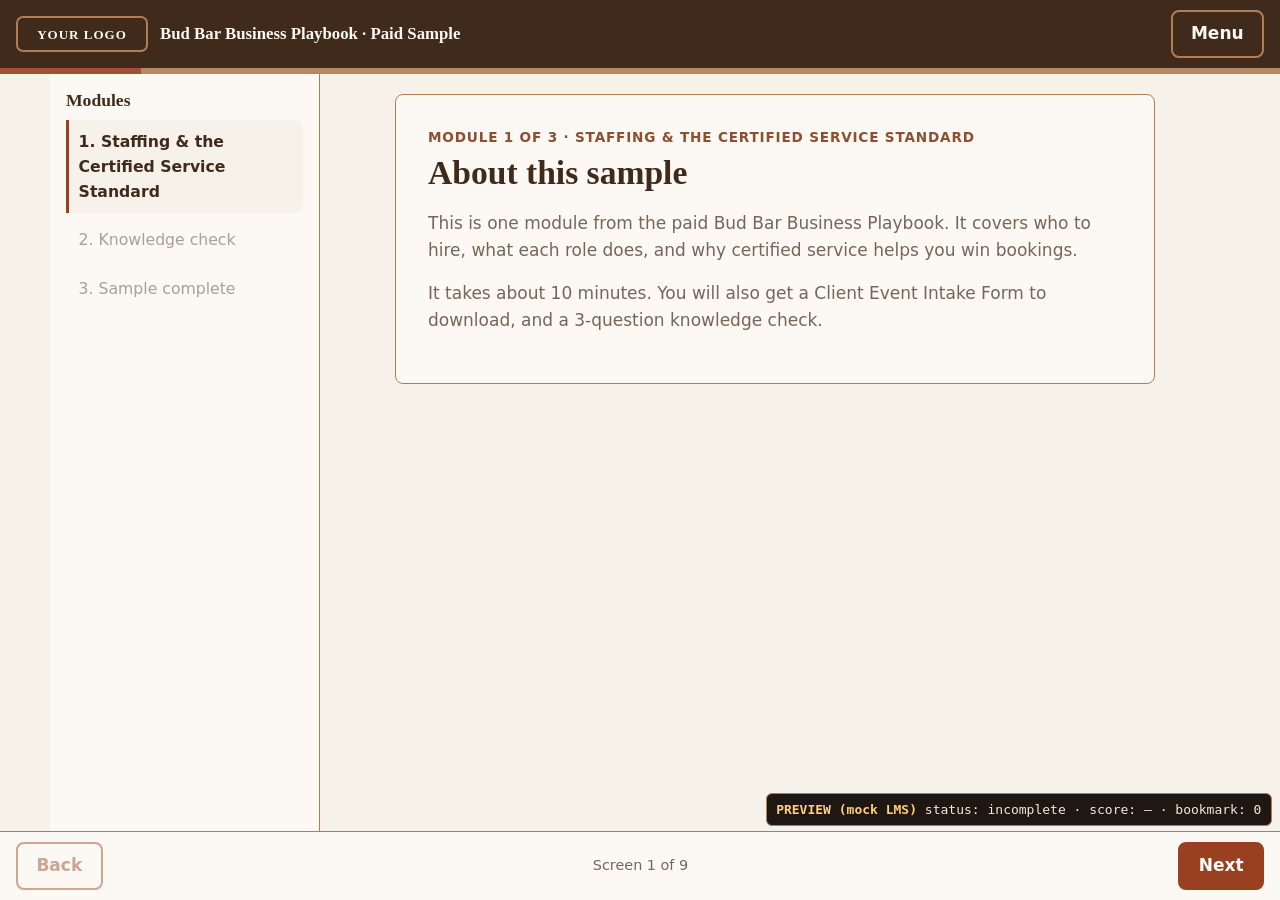
==== bud-bar-playbook/bud-bar-paid-sample/index.html @ 3ae1d4de "Add Bud Bar Business Playbook SCORM 1.2 test course Two SCORM 1.2 packages (free course + paid sampl" ====
<!doctype html>
<html lang="en">
<head>
<meta charset="utf-8">
<meta name="viewport" content="width=device-width, initial-scale=1">
<title>Bud Bar Business Playbook: Staffing &amp; the Certified Service Standard (Sample)</title>
<link rel="stylesheet" href="brand/brand.css">
<link rel="stylesheet" href="engine/player.css">
</head>
<body>
<a class="skip-link" href="#screen">Skip to course content</a>
<header class="topbar">
  <div class="brand">
    <img class="logo" src="brand/logo.svg" alt="">
    <span class="course-title">Bud Bar Business Playbook · Paid Sample</span>
  </div>
  <button type="button" id="menu-btn" class="btn btn-on-dark" aria-expanded="false" aria-controls="menu">Menu</button>
</header>
<div class="progress" id="progress" role="progressbar" aria-label="Course progress" aria-valuemin="1" aria-valuemax="1" aria-valuenow="1">
  <div class="progress-bar" id="progress-bar"></div>
</div>
<div class="layout">
  <nav id="menu" class="menu" aria-label="Course modules" hidden>
    <h2 class="menu-h">Modules</h2>
    <ol id="menu-list"></ol>
  </nav>
  <main id="main">
    <div id="banner" class="banner" role="status" hidden></div>
    <article id="screen" class="screen" tabindex="-1" aria-labelledby="screen-title"></article>
  </main>
</div>
<footer class="navbar">
  <button type="button" id="prev" class="btn btn-secondary">Back</button>
  <span class="nav-mid"><span id="counter"></span><span id="next-hint" class="next-hint"></span></span>
  <button type="button" id="next" class="btn btn-primary" aria-describedby="next-hint">Next</button>
</footer>
<noscript><p class="noscript">This course needs JavaScript turned on.</p></noscript>
<script src="course-data.js"></script>
<script src="engine/scorm-api.js"></script>
<script src="engine/debug-panel.js"></script>
<script src="engine/player.js"></script>
</body>
</html>
---- bud-bar-playbook/bud-bar-paid-sample/brand/brand.css ----
/* =====================================================================
   BRAND FILE — the only file you need to edit to change colors, fonts,
   or the logo. After editing, run `python build.py` to rebuild the zips.
   ===================================================================== */

/* ---- Bundled fonts (no external CDN). Files live in brand/fonts/ ---- */
@font-face {
  font-family: "Playfair Display";
  src: url("fonts/playfair-display-latin-600-normal.woff2") format("woff2");
  font-weight: 600; font-style: normal; font-display: swap;
}
@font-face {
  font-family: "Playfair Display";
  src: url("fonts/playfair-display-latin-700-normal.woff2") format("woff2");
  font-weight: 700; font-style: normal; font-display: swap;
}
@font-face {
  font-family: "Source Sans 3";
  src: url("fonts/source-sans-3-latin-400-normal.woff2") format("woff2");
  font-weight: 400; font-style: normal; font-display: swap;
}
@font-face {
  font-family: "Source Sans 3";
  src: url("fonts/source-sans-3-latin-600-normal.woff2") format("woff2");
  font-weight: 600; font-style: normal; font-display: swap;
}
@font-face {
  font-family: "Source Sans 3";
  src: url("fonts/source-sans-3-latin-700-normal.woff2") format("woff2");
  font-weight: 700; font-style: normal; font-display: swap;
}

:root {
  /* ---- CashoM palette ---- */
  --bg: #F7F2E9;              /* page background */
  --surface: #FCF8F3;         /* cards, panels */
  --text-heading: #402A1C;    /* headlines, top bar */
  --text-body: #776658;       /* body copy (4.9:1 on --bg, passes WCAG AA) */
  --accent: #98401F;          /* buttons, links, progress (white text 6.8:1) */
  --brand-copper: #8E4E2F;    /* hover states, secondary accents */
  --border-rosegold: #B07E56; /* borders, dividers, input outlines */

  /* ---- Supporting colors (derived; change if you like) ---- */
  --on-accent: #FFFFFF;       /* text on --accent buttons */
  --on-heading: #FCF8F3;      /* text on the dark top bar */
  --focus: #98401F;           /* keyboard focus ring */
  --success: #2F6B3F;         /* correct answers */
  --error: #9B2C2C;           /* incorrect answers */
  --verify-bg: #FFE9A8;       /* [PHILIP TO VERIFY] highlight */
  --verify-text: #4A3300;

  /* ---- Fonts ---- */
  --font-display: "Playfair Display", Georgia, "Times New Roman", serif;
  --font-body: "Source Sans 3", "Segoe UI", system-ui, -apple-system, Arial, sans-serif;

  /* ---- Shape ---- */
  --radius: 8px;
}

/* ---- Logo ----
   Replace brand/logo.svg with your own logo (keep the file name logo.svg,
   or use logo.png and update "logo_file" in each course.json under content).
   The logo sits on the dark --text-heading top bar, so use a light version. */
---- bud-bar-playbook/bud-bar-paid-sample/engine/player.css ----
/* Course player layout. Colors and fonts come from brand/brand.css. */
*, *::before, *::after { box-sizing: border-box; }
html { -webkit-text-size-adjust: 100%; }
body {
  margin: 0; min-height: 100vh; display: flex; flex-direction: column;
  background: var(--bg); color: var(--text-body);
  font-family: var(--font-body); font-size: 1.0625rem; line-height: 1.6;
}
h1, h2, h3 { font-family: var(--font-display); color: var(--text-heading); line-height: 1.25; }
h1 { font-size: clamp(1.6rem, 4vw, 2.1rem); margin: .2rem 0 1rem; font-weight: 700; }
h2 { font-size: 1.3rem; margin: 1.5rem 0 .5rem; font-weight: 600; }
p, ul, ol { margin: 0 0 1rem; }
li { margin-bottom: .35rem; }
strong { color: var(--text-heading); }
a { color: var(--accent); text-underline-offset: 2px; }
a:hover { color: var(--brand-copper); }
:focus-visible { outline: 3px solid var(--focus); outline-offset: 2px; box-shadow: 0 0 0 5px var(--surface); }
h1:focus { outline: none; }
h1:focus-visible { outline: 3px solid var(--focus); }

.skip-link { position: absolute; left: -9999px; top: .5rem; z-index: 100; background: var(--surface); color: var(--text-heading); padding: .5rem 1rem; }
.skip-link:focus { left: .5rem; }

/* Top bar */
.topbar { background: var(--text-heading); color: var(--on-heading); display: flex; align-items: center; justify-content: space-between; gap: 1rem; padding: .6rem 1rem; }
.brand { display: flex; align-items: center; gap: .75rem; min-width: 0; }
.logo { height: 36px; width: auto; flex: none; }
.course-title { font-family: var(--font-display); font-weight: 600; font-size: 1.05rem; white-space: nowrap; overflow: hidden; text-overflow: ellipsis; }
.progress { height: 6px; background: var(--border-rosegold); opacity: .9; }
.progress-bar { height: 100%; width: 0; background: var(--accent); transition: width .25s; }

/* Layout */
.layout { flex: 1; display: flex; width: 100%; max-width: 1180px; margin: 0 auto; }
.menu { width: 270px; flex: none; padding: 1rem; background: var(--surface); border-right: 1px solid var(--border-rosegold); }
.menu[hidden] { display: none; }
.menu-h { margin-top: 0; font-size: 1.1rem; }
.menu ol { list-style: none; margin: 0; padding: 0; }
.menu-item { display: block; width: 100%; text-align: left; font: inherit; font-size: .98rem; color: var(--text-heading); background: none; border: 0; border-left: 3px solid transparent; padding: .55rem .6rem; cursor: pointer; border-radius: 0 var(--radius) var(--radius) 0; }
.menu-item:hover:not(:disabled) { background: var(--bg); }
.menu-item[aria-current] { border-left-color: var(--accent); font-weight: 700; background: var(--bg); }
.menu-item:disabled { color: var(--text-body); opacity: .6; cursor: not-allowed; }
main { flex: 1; min-width: 0; padding: 1.25rem 1rem 7rem; }
.screen { overflow-wrap: anywhere; max-width: 760px; margin: 0 auto; background: var(--surface); border: 1px solid var(--border-rosegold); border-radius: var(--radius); padding: clamp(1.1rem, 4vw, 2rem); }
.screen:focus { outline: none; }
.eyebrow { font-size: .85rem; text-transform: uppercase; letter-spacing: .06em; color: var(--brand-copper); font-weight: 600; margin: 0; }
.banner { max-width: 760px; margin: 0 auto 1rem; background: var(--surface); border: 1px solid var(--accent); border-radius: var(--radius); padding: .75rem 1rem; display: flex; flex-wrap: wrap; gap: .75rem; align-items: center; justify-content: space-between; }
.banner p { margin: 0; color: var(--text-heading); }
.banner[hidden] { display: none; }
.version { margin-top: 2rem; padding-top: 1rem; border-top: 1px solid var(--border-rosegold); font-size: .85rem; }

@media (max-width: 480px) { .logo { height: 28px; } .topbar { gap: .6rem; padding: .5rem .75rem; } .course-title { font-size: .95rem; } }
@media (max-width: 899px) {
  .menu { position: fixed; z-index: 60; top: 0; left: 0; bottom: 0; width: min(85vw, 320px); overflow-y: auto; box-shadow: 4px 0 24px rgba(64, 42, 28, .25); }
  body.menu-open::after { content: ""; position: fixed; inset: 0; background: rgba(64, 42, 28, .35); z-index: 50; }
}

/* Bottom navigation */
.navbar { position: sticky; bottom: 0; z-index: 40; display: flex; align-items: center; justify-content: space-between; gap: .5rem; padding: .6rem 1rem; background: var(--surface); border-top: 1px solid var(--border-rosegold); }
.nav-mid { display: flex; flex-direction: column; align-items: center; text-align: center; font-size: .9rem; }
.next-hint { font-size: .8rem; color: var(--brand-copper); }
.next-hint:empty { display: none; }

/* Buttons */
.btn { font: inherit; font-weight: 600; min-height: 44px; padding: .55rem 1.15rem; border-radius: var(--radius); border: 2px solid var(--accent); cursor: pointer; text-decoration: none; display: inline-flex; align-items: center; justify-content: center; }
.btn-primary { background: var(--accent); color: var(--on-accent); }
.btn-primary:hover:not(:disabled) { background: var(--brand-copper); border-color: var(--brand-copper); color: var(--on-accent); }
.btn-secondary { background: transparent; color: var(--accent); }
.btn-secondary:hover:not(:disabled) { background: var(--bg); }
.btn-on-dark { background: transparent; color: var(--on-heading); border-color: var(--border-rosegold); }
.btn-on-dark:focus-visible { outline-color: var(--on-heading); box-shadow: none; }
.btn:disabled { opacity: .45; cursor: not-allowed; }
.btn[hidden] { display: none; }
.btn-small { min-height: 40px; padding: .4rem .9rem; font-size: .95rem; }

/* Content pieces */
mark.verify { background: var(--verify-bg); color: var(--verify-text); font-weight: 700; font-size: .85em; padding: 0 .25em; border-radius: 3px; -webkit-box-decoration-break: clone; box-decoration-break: clone; }
.callout { border-left: 4px solid var(--accent); background: var(--bg); padding: .8rem 1rem; margin: 1rem 0; border-radius: 0 var(--radius) var(--radius) 0; }
.callout p:last-child { margin-bottom: 0; }
.table-wrap { overflow-x: auto; margin: 0 0 1rem; -webkit-overflow-scrolling: touch; }
table { border-collapse: collapse; width: 100%; font-size: .97rem; }
th, td { border: 1px solid var(--border-rosegold); padding: .5rem .65rem; text-align: left; vertical-align: top; }
thead th { background: var(--bg); color: var(--text-heading); }
tbody th { color: var(--text-heading); font-weight: 600; }
.download { margin: .5rem 0 1rem; }
.sr-only { position: absolute; width: 1px; height: 1px; overflow: hidden; clip: rect(0 0 0 0); white-space: nowrap; }

/* Quiz */
.quiz fieldset.q { border: 1px solid var(--border-rosegold); border-radius: var(--radius); padding: .9rem 1rem 1rem; margin: 0 0 1rem; }
.quiz legend { font-weight: 600; color: var(--text-heading); padding: 0 .3rem; }
.qnum { display: block; font-size: .8rem; text-transform: uppercase; letter-spacing: .05em; color: var(--brand-copper); }
.opt { display: flex; gap: .65rem; align-items: flex-start; padding: .5rem .55rem; border-radius: var(--radius); cursor: pointer; }
.opt:hover { background: var(--bg); }
.opt input { margin-top: .3rem; width: 1.15rem; height: 1.15rem; accent-color: var(--accent); flex: none; }
.q.is-correct { border-color: var(--success); border-width: 2px; }
.q.is-wrong { border-color: var(--error); border-width: 2px; }
.feedback { margin: .6rem 0 0; }
.is-correct .feedback strong { color: var(--success); }
.is-wrong .feedback strong { color: var(--error); }
.quiz-actions { display: flex; gap: .75rem; flex-wrap: wrap; }
.quiz-result { margin-top: 1rem; font-weight: 600; }
.quiz-result:empty { display: none; }
.quiz-result.good { color: var(--success); }
.quiz-result.bad { color: var(--error); }
.quiz-result:focus { outline: none; }

/* Calculator */
.calc-note { background: var(--verify-bg); color: var(--verify-text); padding: .6rem .8rem; border-radius: var(--radius); font-size: .95rem; }
.calc-set { border: 1px solid var(--border-rosegold); border-radius: var(--radius); padding: .8rem 1rem 1rem; margin: 0 0 1rem; }
.calc-set legend { font-family: var(--font-display); font-weight: 600; color: var(--text-heading); padding: 0 .3rem; }
.calc-grid { display: grid; grid-template-columns: repeat(auto-fit, minmax(200px, 1fr)); gap: .8rem 1rem; }
.calc-field label { display: block; font-size: .92rem; color: var(--text-heading); margin-bottom: .2rem; }
.calc-input { position: relative; }
.calc-input input { width: 100%; font: inherit; color: var(--text-heading); background: #fff; border: 1px solid var(--border-rosegold); border-radius: var(--radius); padding: .45rem .6rem; min-height: 44px; }
.calc-input.money input { padding-left: 1.5rem; }
.calc-input.money::before { content: "$"; position: absolute; left: .6rem; top: 50%; transform: translateY(-50%); color: var(--text-body); }
.calc-table td { text-align: right; white-space: nowrap; }
.calc-table caption { text-align: left; font-family: var(--font-display); font-weight: 600; color: var(--text-heading); margin-bottom: .3rem; }
.calc-table tr.total th, .calc-table tr.total td { font-weight: 700; color: var(--text-heading); background: var(--bg); font-size: 1.05rem; }
.calc-out { margin-bottom: 1rem; }

/* Debug panel (preview mode only) */
.debug { position: fixed; right: .5rem; bottom: 4.6rem; z-index: 70; max-width: min(560px, calc(100vw - 1rem)); font: 13px/1.4 ui-monospace, SFMono-Regular, Menlo, Consolas, monospace; }
.debug-toggle { display: block; width: 100%; text-align: left; background: #1f1712; color: #f5e9dc; border: 1px solid var(--border-rosegold); border-radius: 6px; padding: .4rem .6rem; font: inherit; cursor: pointer; }
.debug-mode { color: #ffcf7a; font-weight: 700; }
.debug-body { background: #1f1712; color: #f5e9dc; border: 1px solid var(--border-rosegold); border-radius: 6px; margin-top: .25rem; padding: .6rem; max-height: 55vh; overflow: auto; }
.debug-body[hidden] { display: none; }
.debug-note { margin: 0 0 .5rem; }
.debug-values { font-size: 12px; margin-bottom: .5rem; }
.debug-values caption { text-align: left; color: #ffcf7a; }
.debug-values th, .debug-values td { border-color: #5a463a; padding: .2rem .4rem; color: #f5e9dc; word-break: break-all; }
.debug-actions { display: flex; gap: .4rem; flex-wrap: wrap; margin-bottom: .5rem; }
.debug-actions button { font: inherit; background: #3a2c23; color: #f5e9dc; border: 1px solid #8a6a52; border-radius: 4px; padding: .3rem .5rem; cursor: pointer; }
.debug-h { font: inherit; color: #ffcf7a; margin: .5rem 0 .25rem; }
.debug-log { margin: 0; padding-left: 2.2rem; word-break: break-all; }
.debug-log li { margin: 0 0 .15rem; }
.debug-err { color: #ff9b8a; }
.noscript { padding: 1rem; }

@media (prefers-reduced-motion: reduce) { .progress-bar { transition: none; } }
@media print { .topbar, .navbar, .menu, .debug, .progress { display: none !important; } .screen { border: 0; } }
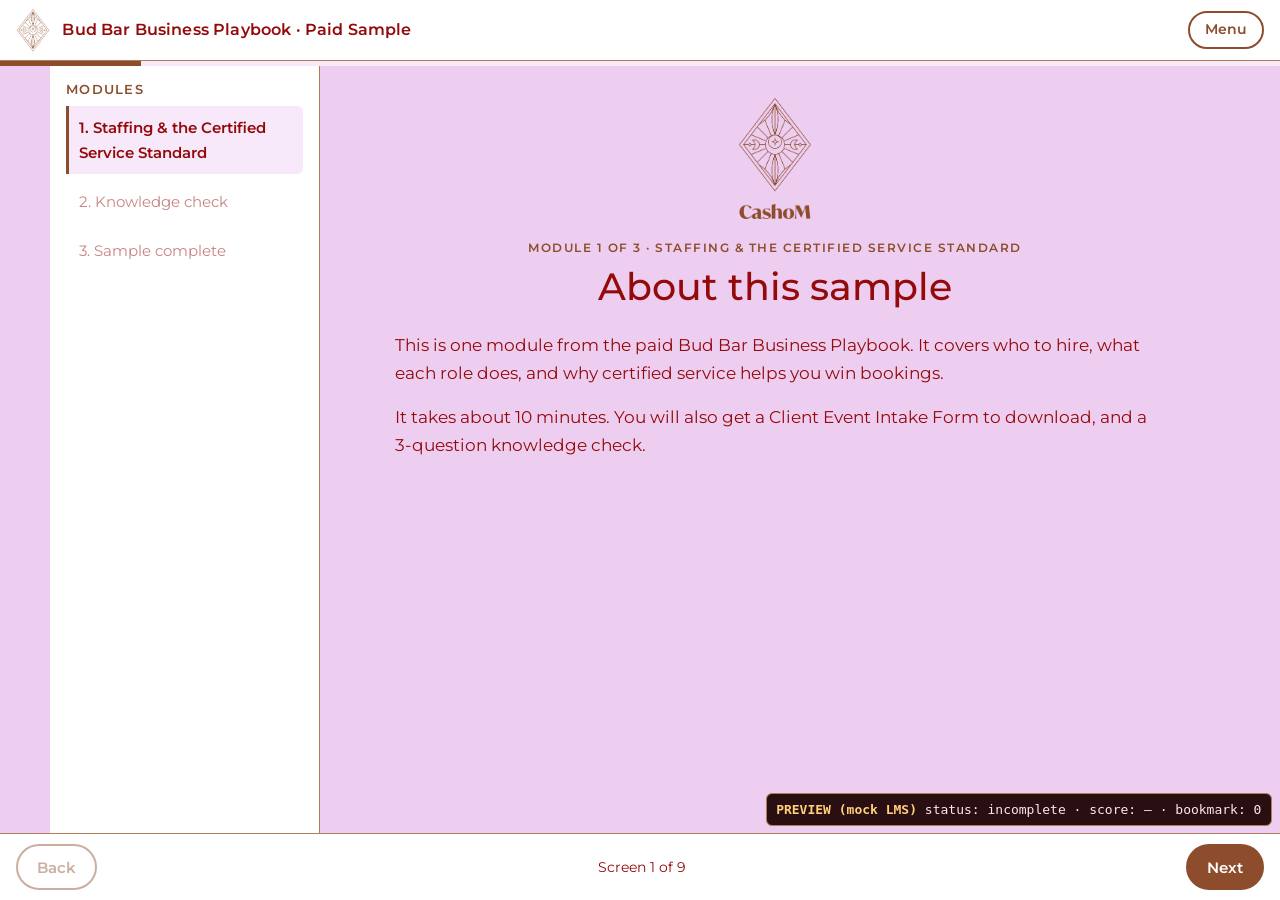
==== commit 36074c01: "Restyle course in CashoM slide style and add on-page editing Lilac/deep red/copper palette with Mont" ====
--- a/bud-bar-playbook/bud-bar-paid-sample/index.html
+++ b/bud-bar-playbook/bud-bar-paid-sample/index.html
@@ -11,10 +11,12 @@
 <a class="skip-link" href="#screen">Skip to course content</a>
 <header class="topbar">
   <div class="brand">
-    <img class="logo" src="brand/logo.svg" alt="">
+    <img class="logo" src="brand/cashom-mark.png" alt="CashoM">
     <span class="course-title">Bud Bar Business Playbook · Paid Sample</span>
   </div>
-  <button type="button" id="menu-btn" class="btn btn-on-dark" aria-expanded="false" aria-controls="menu">Menu</button>
+  <div class="top-actions" id="top-actions">
+    <button type="button" id="menu-btn" class="btn btn-secondary btn-small" aria-expanded="false" aria-controls="menu">Menu</button>
+  </div>
 </header>
 <div class="progress" id="progress" role="progressbar" aria-label="Course progress" aria-valuemin="1" aria-valuemax="1" aria-valuenow="1">
   <div class="progress-bar" id="progress-bar"></div>
@@ -26,6 +28,7 @@
   </nav>
   <main id="main">
     <div id="banner" class="banner" role="status" hidden></div>
+    <div id="edit-toolbar" class="edit-toolbar" hidden></div>
     <article id="screen" class="screen" tabindex="-1" aria-labelledby="screen-title"></article>
   </main>
 </div>
--- a/bud-bar-playbook/bud-bar-paid-sample/brand/brand.css
+++ b/bud-bar-playbook/bud-bar-paid-sample/brand/brand.css
@@ -1,63 +1,48 @@
 /* =====================================================================
    BRAND FILE — the only file you need to edit to change colors, fonts,
    or the logo. After editing, run `python build.py` to rebuild the zips.
+   Look matches the CashoM / THC ServePro slide style: lilac canvas,
+   deep red Montserrat type, copper line work, white "takeaway" bands.
    ===================================================================== */
 
 /* ---- Bundled fonts (no external CDN). Files live in brand/fonts/ ---- */
-@font-face {
-  font-family: "Playfair Display";
-  src: url("fonts/playfair-display-latin-600-normal.woff2") format("woff2");
-  font-weight: 600; font-style: normal; font-display: swap;
-}
-@font-face {
-  font-family: "Playfair Display";
-  src: url("fonts/playfair-display-latin-700-normal.woff2") format("woff2");
-  font-weight: 700; font-style: normal; font-display: swap;
-}
-@font-face {
-  font-family: "Source Sans 3";
-  src: url("fonts/source-sans-3-latin-400-normal.woff2") format("woff2");
-  font-weight: 400; font-style: normal; font-display: swap;
-}
-@font-face {
-  font-family: "Source Sans 3";
-  src: url("fonts/source-sans-3-latin-600-normal.woff2") format("woff2");
-  font-weight: 600; font-style: normal; font-display: swap;
-}
-@font-face {
-  font-family: "Source Sans 3";
-  src: url("fonts/source-sans-3-latin-700-normal.woff2") format("woff2");
-  font-weight: 700; font-style: normal; font-display: swap;
-}
+@font-face { font-family: "Montserrat"; src: url("fonts/montserrat-latin-400-normal.woff2") format("woff2"); font-weight: 400; font-style: normal; font-display: swap; }
+@font-face { font-family: "Montserrat"; src: url("fonts/montserrat-latin-500-normal.woff2") format("woff2"); font-weight: 500; font-style: normal; font-display: swap; }
+@font-face { font-family: "Montserrat"; src: url("fonts/montserrat-latin-600-normal.woff2") format("woff2"); font-weight: 600; font-style: normal; font-display: swap; }
+@font-face { font-family: "Montserrat"; src: url("fonts/montserrat-latin-700-normal.woff2") format("woff2"); font-weight: 700; font-style: normal; font-display: swap; }
 
 :root {
   /* ---- CashoM palette ---- */
-  --bg: #F7F2E9;              /* page background */
-  --surface: #FCF8F3;         /* cards, panels */
-  --text-heading: #402A1C;    /* headlines, top bar */
-  --text-body: #776658;       /* body copy (4.9:1 on --bg, passes WCAG AA) */
-  --accent: #98401F;          /* buttons, links, progress (white text 6.8:1) */
-  --brand-copper: #8E4E2F;    /* hover states, secondary accents */
+  --bg: #EDCEF1;              /* lilac page canvas (from the slide deck) */
+  --surface: #FFFFFF;         /* white bands, quiz and calculator panels */
+  --surface-soft: #F7E9F9;    /* light lilac: table headers, hovers */
+  --text-heading: #940A0A;    /* deep red headlines */
+  --text-body: #940A0A;       /* body copy (6.4:1 on lilac, passes WCAG AA) */
+  --accent: #8D4D2D;          /* copper: buttons, progress (white text 6.5:1) */
+  --brand-copper: #8D4D2D;    /* copper line work, eyebrows */
   --border-rosegold: #B07E56; /* borders, dividers, input outlines */
 
-  /* ---- Supporting colors (derived; change if you like) ---- */
-  --on-accent: #FFFFFF;       /* text on --accent buttons */
-  --on-heading: #FCF8F3;      /* text on the dark top bar */
-  --focus: #98401F;           /* keyboard focus ring */
+  /* ---- Supporting colors ---- */
+  --on-accent: #FFFFFF;       /* text on copper buttons */
+  --focus: #940A0A;           /* keyboard focus ring */
   --success: #2F6B3F;         /* correct answers */
-  --error: #9B2C2C;           /* incorrect answers */
+  --error: #940A0A;           /* incorrect answers */
   --verify-bg: #FFE9A8;       /* [PHILIP TO VERIFY] highlight */
   --verify-text: #4A3300;
 
-  /* ---- Fonts ---- */
-  --font-display: "Playfair Display", Georgia, "Times New Roman", serif;
-  --font-body: "Source Sans 3", "Segoe UI", system-ui, -apple-system, Arial, sans-serif;
+  /* ---- Fonts (the deck uses Montserrat throughout) ----
+     For serif headlines instead, add a serif @font-face above and
+     change --font-display. */
+  --font-display: "Montserrat", "Segoe UI", system-ui, -apple-system, Arial, sans-serif;
+  --font-body: "Montserrat", "Segoe UI", system-ui, -apple-system, Arial, sans-serif;
 
   /* ---- Shape ---- */
-  --radius: 8px;
+  --radius: 6px;
 }
 
 /* ---- Logo ----
-   Replace brand/logo.svg with your own logo (keep the file name logo.svg,
-   or use logo.png and update "logo_file" in each course.json under content).
-   The logo sits on the dark --text-heading top bar, so use a light version. */
+   brand/cashom-mark.png  = the diamond mark (header)
+   brand/cashom-logo.png  = mark + CashoM wordmark (module openers, end screen, form)
+   Replace either file with a sharper version (same name) and rebuild.
+   An SVG works too: save it as the same name with .svg and update
+   "logo_mark" / "logo_full" in each course.json under content. */
--- a/bud-bar-playbook/bud-bar-paid-sample/engine/player.css
+++ b/bud-bar-playbook/bud-bar-paid-sample/engine/player.css
@@ -1,18 +1,19 @@
-/* Course player layout. Colors and fonts come from brand/brand.css. */
+/* Course player layout. Colors, fonts and logo come from brand/brand.css. */
 *, *::before, *::after { box-sizing: border-box; }
 html { -webkit-text-size-adjust: 100%; }
 body {
   margin: 0; min-height: 100vh; display: flex; flex-direction: column;
   background: var(--bg); color: var(--text-body);
-  font-family: var(--font-body); font-size: 1.0625rem; line-height: 1.6;
+  font-family: var(--font-body); font-size: 1.0625rem; line-height: 1.65; font-weight: 400;
 }
-h1, h2, h3 { font-family: var(--font-display); color: var(--text-heading); line-height: 1.25; }
-h1 { font-size: clamp(1.6rem, 4vw, 2.1rem); margin: .2rem 0 1rem; font-weight: 700; }
-h2 { font-size: 1.3rem; margin: 1.5rem 0 .5rem; font-weight: 600; }
+h1, h2, h3 { font-family: var(--font-display); color: var(--text-heading); line-height: 1.25; text-wrap: balance; }
+h1 { font-size: clamp(1.6rem, 4.2vw, 2.4rem); margin: .25rem 0 1.25rem; font-weight: 500; text-align: center; }
+h2 { font-size: 1.25rem; margin: 1.6rem 0 .5rem; font-weight: 600; }
 p, ul, ol { margin: 0 0 1rem; }
-li { margin-bottom: .35rem; }
-strong { color: var(--text-heading); }
-a { color: var(--accent); text-underline-offset: 2px; }
+li { margin-bottom: .4rem; }
+li::marker { color: var(--brand-copper); }
+strong { font-weight: 700; color: var(--text-heading); }
+a { color: var(--text-heading); text-underline-offset: 3px; text-decoration-color: var(--brand-copper); }
 a:hover { color: var(--brand-copper); }
 :focus-visible { outline: 3px solid var(--focus); outline-offset: 2px; box-shadow: 0 0 0 5px var(--surface); }
 h1:focus { outline: none; }
@@ -21,75 +22,81 @@
 .skip-link { position: absolute; left: -9999px; top: .5rem; z-index: 100; background: var(--surface); color: var(--text-heading); padding: .5rem 1rem; }
 .skip-link:focus { left: .5rem; }
 
-/* Top bar */
-.topbar { background: var(--text-heading); color: var(--on-heading); display: flex; align-items: center; justify-content: space-between; gap: 1rem; padding: .6rem 1rem; }
+/* Top bar: white band like the deck's takeaway strip */
+.topbar { background: var(--surface); color: var(--text-heading); display: flex; align-items: center; justify-content: space-between; gap: 1rem; padding: .5rem max(16px, env(safe-area-inset-right, 0px)) .5rem max(16px, env(safe-area-inset-left, 0px)); border-bottom: 1px solid var(--border-rosegold); }
 .brand { display: flex; align-items: center; gap: .75rem; min-width: 0; }
-.logo { height: 36px; width: auto; flex: none; }
-.course-title { font-family: var(--font-display); font-weight: 600; font-size: 1.05rem; white-space: nowrap; overflow: hidden; text-overflow: ellipsis; }
-.progress { height: 6px; background: var(--border-rosegold); opacity: .9; }
-.progress-bar { height: 100%; width: 0; background: var(--accent); transition: width .25s; }
+.logo { height: 44px; width: auto; flex: none; }
+.course-title { font-weight: 600; font-size: 1rem; letter-spacing: .01em; white-space: nowrap; overflow: hidden; text-overflow: ellipsis; }
+.top-actions { display: flex; gap: .5rem; flex: none; }
+.progress { height: 5px; background: var(--surface-soft); }
+.progress-bar { height: 100%; width: 0; background: var(--brand-copper); transition: width .25s; }
 
 /* Layout */
 .layout { flex: 1; display: flex; width: 100%; max-width: 1180px; margin: 0 auto; }
 .menu { width: 270px; flex: none; padding: 1rem; background: var(--surface); border-right: 1px solid var(--border-rosegold); }
 .menu[hidden] { display: none; }
-.menu-h { margin-top: 0; font-size: 1.1rem; }
+.menu-h { margin: 0 0 .5rem; font-size: .8rem; text-transform: uppercase; letter-spacing: .1em; color: var(--brand-copper); font-weight: 600; }
 .menu ol { list-style: none; margin: 0; padding: 0; }
-.menu-item { display: block; width: 100%; text-align: left; font: inherit; font-size: .98rem; color: var(--text-heading); background: none; border: 0; border-left: 3px solid transparent; padding: .55rem .6rem; cursor: pointer; border-radius: 0 var(--radius) var(--radius) 0; }
-.menu-item:hover:not(:disabled) { background: var(--bg); }
-.menu-item[aria-current] { border-left-color: var(--accent); font-weight: 700; background: var(--bg); }
-.menu-item:disabled { color: var(--text-body); opacity: .6; cursor: not-allowed; }
-main { flex: 1; min-width: 0; padding: 1.25rem 1rem 7rem; }
-.screen { overflow-wrap: anywhere; max-width: 760px; margin: 0 auto; background: var(--surface); border: 1px solid var(--border-rosegold); border-radius: var(--radius); padding: clamp(1.1rem, 4vw, 2rem); }
+.menu-item { display: block; width: 100%; text-align: left; font: inherit; font-size: .95rem; color: var(--text-heading); background: none; border: 0; border-left: 3px solid transparent; padding: .55rem .6rem; cursor: pointer; border-radius: 0 var(--radius) var(--radius) 0; }
+.menu-item:hover:not(:disabled) { background: var(--surface-soft); }
+.menu-item[aria-current] { border-left-color: var(--brand-copper); font-weight: 600; background: var(--surface-soft); }
+.menu-item:disabled { opacity: .5; cursor: not-allowed; }
+main { flex: 1; min-width: 0; padding: 1.75rem max(16px, env(safe-area-inset-right, 0px)) 7rem max(16px, env(safe-area-inset-left, 0px)); }
+.screen { overflow-wrap: anywhere; max-width: 760px; margin: 0 auto; }
 .screen:focus { outline: none; }
-.eyebrow { font-size: .85rem; text-transform: uppercase; letter-spacing: .06em; color: var(--brand-copper); font-weight: 600; margin: 0; }
-.banner { max-width: 760px; margin: 0 auto 1rem; background: var(--surface); border: 1px solid var(--accent); border-radius: var(--radius); padding: .75rem 1rem; display: flex; flex-wrap: wrap; gap: .75rem; align-items: center; justify-content: space-between; }
+.opener { display: block; height: 128px; width: auto; margin: 0 auto 1rem; }
+.end-logo { display: block; height: 170px; width: auto; margin: 2.5rem auto 1rem; }
+.eyebrow { font-size: .78rem; text-transform: uppercase; letter-spacing: .12em; color: var(--brand-copper); font-weight: 600; margin: 0; text-align: center; }
+.banner { max-width: 760px; margin: 0 auto 1.25rem; background: var(--surface); border-radius: var(--radius); padding: .75rem 1rem; display: flex; flex-wrap: wrap; gap: .75rem; align-items: center; justify-content: space-between; }
 .banner p { margin: 0; color: var(--text-heading); }
 .banner[hidden] { display: none; }
-.version { margin-top: 2rem; padding-top: 1rem; border-top: 1px solid var(--border-rosegold); font-size: .85rem; }
+.version { margin-top: 1rem; padding-top: 1rem; border-top: 1px solid var(--border-rosegold); font-size: .8rem; text-align: center; }
 
-@media (max-width: 480px) { .logo { height: 28px; } .topbar { gap: .6rem; padding: .5rem .75rem; } .course-title { font-size: .95rem; } }
 @media (max-width: 899px) {
-  .menu { position: fixed; z-index: 60; top: 0; left: 0; bottom: 0; width: min(85vw, 320px); overflow-y: auto; box-shadow: 4px 0 24px rgba(64, 42, 28, .25); }
-  body.menu-open::after { content: ""; position: fixed; inset: 0; background: rgba(64, 42, 28, .35); z-index: 50; }
+  .menu { position: fixed; z-index: 60; top: 0; left: 0; bottom: 0; width: min(85vw, 320px); overflow-y: auto; box-shadow: 4px 0 24px rgba(148, 10, 10, .18); padding-top: max(1rem, env(safe-area-inset-top, 0px)); }
+  body.menu-open::after { content: ""; position: fixed; inset: 0; background: rgba(80, 20, 40, .3); z-index: 50; }
+}
+@media (max-width: 480px) {
+  .logo { height: 36px; } .course-title { font-size: .9rem; } .topbar { gap: .6rem; }
+  .opener { height: 104px; } .end-logo { height: 140px; }
 }
 
-/* Bottom navigation */
-.navbar { position: sticky; bottom: 0; z-index: 40; display: flex; align-items: center; justify-content: space-between; gap: .5rem; padding: .6rem 1rem; background: var(--surface); border-top: 1px solid var(--border-rosegold); }
-.nav-mid { display: flex; flex-direction: column; align-items: center; text-align: center; font-size: .9rem; }
-.next-hint { font-size: .8rem; color: var(--brand-copper); }
+/* Bottom navigation: white band */
+.navbar { position: sticky; bottom: 0; z-index: 40; display: flex; align-items: center; justify-content: space-between; gap: .5rem; padding: .6rem max(16px, env(safe-area-inset-right, 0px)) calc(.6rem + env(safe-area-inset-bottom, 0px)) max(16px, env(safe-area-inset-left, 0px)); background: var(--surface); border-top: 1px solid var(--border-rosegold); }
+.nav-mid { display: flex; flex-direction: column; align-items: center; text-align: center; font-size: .85rem; color: var(--text-heading); }
+.next-hint { font-size: .78rem; color: var(--brand-copper); }
 .next-hint:empty { display: none; }
 
 /* Buttons */
-.btn { font: inherit; font-weight: 600; min-height: 44px; padding: .55rem 1.15rem; border-radius: var(--radius); border: 2px solid var(--accent); cursor: pointer; text-decoration: none; display: inline-flex; align-items: center; justify-content: center; }
+.btn { font: inherit; font-weight: 600; font-size: .95rem; min-height: 44px; padding: .55rem 1.2rem; border-radius: 999px; border: 2px solid var(--accent); cursor: pointer; text-decoration: none; display: inline-flex; align-items: center; justify-content: center; gap: .4rem; }
 .btn-primary { background: var(--accent); color: var(--on-accent); }
-.btn-primary:hover:not(:disabled) { background: var(--brand-copper); border-color: var(--brand-copper); color: var(--on-accent); }
+.btn-primary:hover:not(:disabled) { background: var(--text-heading); border-color: var(--text-heading); color: var(--on-accent); }
 .btn-secondary { background: transparent; color: var(--accent); }
-.btn-secondary:hover:not(:disabled) { background: var(--bg); }
-.btn-on-dark { background: transparent; color: var(--on-heading); border-color: var(--border-rosegold); }
-.btn-on-dark:focus-visible { outline-color: var(--on-heading); box-shadow: none; }
+.btn-secondary:hover:not(:disabled) { background: var(--surface-soft); }
 .btn:disabled { opacity: .45; cursor: not-allowed; }
 .btn[hidden] { display: none; }
-.btn-small { min-height: 40px; padding: .4rem .9rem; font-size: .95rem; }
+.btn-small { min-height: 38px; padding: .35rem .95rem; font-size: .88rem; }
 
 /* Content pieces */
-mark.verify { background: var(--verify-bg); color: var(--verify-text); font-weight: 700; font-size: .85em; padding: 0 .25em; border-radius: 3px; -webkit-box-decoration-break: clone; box-decoration-break: clone; }
-.callout { border-left: 4px solid var(--accent); background: var(--bg); padding: .8rem 1rem; margin: 1rem 0; border-radius: 0 var(--radius) var(--radius) 0; }
+mark.verify { background: var(--verify-bg); color: var(--verify-text); font-weight: 700; font-size: .82em; padding: 0 .25em; border-radius: 3px; -webkit-box-decoration-break: clone; box-decoration-break: clone; }
+/* Callouts render as the deck's white "takeaway" band */
+.callout { background: var(--surface); padding: 1.1rem 1.4rem; margin: 1.5rem 0; border-radius: var(--radius); text-align: center; font-size: 1.08rem; font-weight: 500; color: var(--text-heading); }
 .callout p:last-child { margin-bottom: 0; }
 .table-wrap { overflow-x: auto; margin: 0 0 1rem; -webkit-overflow-scrolling: touch; }
-table { border-collapse: collapse; width: 100%; font-size: .97rem; }
-th, td { border: 1px solid var(--border-rosegold); padding: .5rem .65rem; text-align: left; vertical-align: top; }
-thead th { background: var(--bg); color: var(--text-heading); }
+table { border-collapse: collapse; width: 100%; font-size: .95rem; background: var(--surface); }
+th, td { border: 1px solid var(--border-rosegold); padding: .55rem .7rem; text-align: left; vertical-align: top; }
+thead th { background: var(--surface-soft); color: var(--text-heading); font-weight: 600; }
 tbody th { color: var(--text-heading); font-weight: 600; }
 .download { margin: .5rem 0 1rem; }
 .sr-only { position: absolute; width: 1px; height: 1px; overflow: hidden; clip: rect(0 0 0 0); white-space: nowrap; }
 
 /* Quiz */
-.quiz fieldset.q { border: 1px solid var(--border-rosegold); border-radius: var(--radius); padding: .9rem 1rem 1rem; margin: 0 0 1rem; }
-.quiz legend { font-weight: 600; color: var(--text-heading); padding: 0 .3rem; }
-.qnum { display: block; font-size: .8rem; text-transform: uppercase; letter-spacing: .05em; color: var(--brand-copper); }
+.quiz fieldset.q { background: var(--surface); border: 1px solid var(--border-rosegold); border-radius: var(--radius); padding: 1rem 1.1rem 1.1rem; margin: 0 0 1rem; }
+.quiz legend { float: left; width: 100%; padding: 0; margin-bottom: .5rem; font-weight: 600; color: var(--text-heading); }
+.quiz legend + * { clear: both; }
+.qnum { display: block; font-size: .75rem; text-transform: uppercase; letter-spacing: .1em; color: var(--brand-copper); margin-bottom: .2rem; }
 .opt { display: flex; gap: .65rem; align-items: flex-start; padding: .5rem .55rem; border-radius: var(--radius); cursor: pointer; }
-.opt:hover { background: var(--bg); }
+.opt:hover { background: var(--surface-soft); }
 .opt input { margin-top: .3rem; width: 1.15rem; height: 1.15rem; accent-color: var(--accent); flex: none; }
 .q.is-correct { border-color: var(--success); border-width: 2px; }
 .q.is-wrong { border-color: var(--error); border-width: 2px; }
@@ -97,44 +104,64 @@
 .is-correct .feedback strong { color: var(--success); }
 .is-wrong .feedback strong { color: var(--error); }
 .quiz-actions { display: flex; gap: .75rem; flex-wrap: wrap; }
-.quiz-result { margin-top: 1rem; font-weight: 600; }
+.quiz-result { margin-top: 1rem; font-weight: 600; background: var(--surface); padding: .8rem 1rem; border-radius: var(--radius); }
 .quiz-result:empty { display: none; }
 .quiz-result.good { color: var(--success); }
 .quiz-result.bad { color: var(--error); }
 .quiz-result:focus { outline: none; }
 
 /* Calculator */
-.calc-note { background: var(--verify-bg); color: var(--verify-text); padding: .6rem .8rem; border-radius: var(--radius); font-size: .95rem; }
-.calc-set { border: 1px solid var(--border-rosegold); border-radius: var(--radius); padding: .8rem 1rem 1rem; margin: 0 0 1rem; }
-.calc-set legend { font-family: var(--font-display); font-weight: 600; color: var(--text-heading); padding: 0 .3rem; }
+.calc-note { background: var(--verify-bg); color: var(--verify-text); padding: .6rem .8rem; border-radius: var(--radius); font-size: .92rem; }
+.calc-set { background: var(--surface); border: 1px solid var(--border-rosegold); border-radius: var(--radius); padding: .9rem 1rem 1rem; margin: 0 0 1rem; }
+.calc-set legend { float: left; width: 100%; padding: 0; margin-bottom: .6rem; font-weight: 600; color: var(--text-heading); }
+.calc-set legend + * { clear: both; }
 .calc-grid { display: grid; grid-template-columns: repeat(auto-fit, minmax(200px, 1fr)); gap: .8rem 1rem; }
-.calc-field label { display: block; font-size: .92rem; color: var(--text-heading); margin-bottom: .2rem; }
+.calc-field { min-width: 0; }
+.calc-field label { display: block; font-size: .88rem; color: var(--text-heading); margin-bottom: .2rem; }
 .calc-input { position: relative; }
-.calc-input input { width: 100%; font: inherit; color: var(--text-heading); background: #fff; border: 1px solid var(--border-rosegold); border-radius: var(--radius); padding: .45rem .6rem; min-height: 44px; }
+.calc-input input { width: 100%; font: inherit; color: var(--text-heading); background: var(--surface); border: 1px solid var(--border-rosegold); border-radius: var(--radius); padding: .45rem .6rem; min-height: 44px; font-variant-numeric: tabular-nums; }
 .calc-input.money input { padding-left: 1.5rem; }
-.calc-input.money::before { content: "$"; position: absolute; left: .6rem; top: 50%; transform: translateY(-50%); color: var(--text-body); }
-.calc-table td { text-align: right; white-space: nowrap; }
-.calc-table caption { text-align: left; font-family: var(--font-display); font-weight: 600; color: var(--text-heading); margin-bottom: .3rem; }
-.calc-table tr.total th, .calc-table tr.total td { font-weight: 700; color: var(--text-heading); background: var(--bg); font-size: 1.05rem; }
+.calc-input.money::before { content: "$"; position: absolute; left: .6rem; top: 50%; transform: translateY(-50%); color: var(--brand-copper); }
+.calc-table td { text-align: right; white-space: nowrap; font-variant-numeric: tabular-nums; }
+.calc-table caption { text-align: left; font-weight: 600; color: var(--text-heading); margin-bottom: .3rem; }
+.calc-table tr.total th, .calc-table tr.total td { font-weight: 700; color: var(--text-heading); background: var(--surface-soft); font-size: 1.05rem; }
 .calc-out { margin-bottom: 1rem; }
+.calc-summary { background: var(--surface); padding: .8rem 1rem; border-radius: var(--radius); }
+
+/* Edit mode (preview page only; never in the SCORM zip) */
+.edit-toolbar { position: sticky; top: 0; z-index: 45; display: flex; flex-wrap: wrap; align-items: center; gap: .4rem; max-width: 760px; margin: 0 auto 1rem; background: var(--surface); border: 2px solid var(--accent); border-radius: var(--radius); padding: .5rem .6rem; }
+.edit-toolbar[hidden] { display: none; }
+.edit-toolbar .sep { width: 1px; align-self: stretch; background: var(--border-rosegold); margin: 0 .2rem; }
+.edit-toolbar .grow { flex: 1; min-width: .5rem; }
+.link-box { display: inline-flex; flex-wrap: wrap; gap: .4rem; }
+.link-box[hidden] { display: none; }
+.edit-status { font-size: .82rem; color: var(--brand-copper); }
+.tb { font: inherit; font-size: .85rem; font-weight: 600; min-height: 36px; min-width: 36px; padding: .25rem .6rem; border: 1px solid var(--border-rosegold); background: var(--surface); color: var(--text-heading); border-radius: var(--radius); cursor: pointer; }
+.tb:hover { background: var(--surface-soft); }
+.is-editing [contenteditable="true"] { outline: 2px dashed var(--brand-copper); outline-offset: 4px; border-radius: 2px; cursor: text; }
+.is-editing [contenteditable="true"]:focus { outline-style: solid; background: rgba(255, 255, 255, .55); }
+.is-editing .block-locked { position: relative; opacity: .55; }
+.is-editing .block-locked::before { content: "Interactive piece: edit in the content files"; position: absolute; top: -.6rem; right: 0; z-index: 2; font-size: .72rem; background: var(--surface); color: var(--brand-copper); padding: 0 .4rem; border-radius: 3px; }
+.edited-badge { display: block; width: fit-content; margin: 0 auto .75rem; font-size: .75rem; font-weight: 600; color: var(--verify-text); background: var(--verify-bg); padding: .15rem .6rem; border-radius: 999px; }
 
 /* Debug panel (preview mode only) */
-.debug { position: fixed; right: .5rem; bottom: 4.6rem; z-index: 70; max-width: min(560px, calc(100vw - 1rem)); font: 13px/1.4 ui-monospace, SFMono-Regular, Menlo, Consolas, monospace; }
-.debug-toggle { display: block; width: 100%; text-align: left; background: #1f1712; color: #f5e9dc; border: 1px solid var(--border-rosegold); border-radius: 6px; padding: .4rem .6rem; font: inherit; cursor: pointer; }
+.debug { position: fixed; right: max(.5rem, env(safe-area-inset-right, 0px)); bottom: calc(4.6rem + env(safe-area-inset-bottom, 0px)); z-index: 70; max-width: min(560px, calc(100vw - 1rem)); font: 13px/1.4 ui-monospace, SFMono-Regular, Menlo, Consolas, monospace; }
+.debug-toggle { display: block; width: 100%; text-align: left; background: #2a0f12; color: #fbeaea; border: 1px solid var(--border-rosegold); border-radius: 6px; padding: .4rem .6rem; font: inherit; cursor: pointer; }
 .debug-mode { color: #ffcf7a; font-weight: 700; }
-.debug-body { background: #1f1712; color: #f5e9dc; border: 1px solid var(--border-rosegold); border-radius: 6px; margin-top: .25rem; padding: .6rem; max-height: 55vh; overflow: auto; }
+.debug-body { background: #2a0f12; color: #fbeaea; border: 1px solid var(--border-rosegold); border-radius: 6px; margin-top: .25rem; padding: .6rem; max-height: 55vh; overflow: auto; }
 .debug-body[hidden] { display: none; }
 .debug-note { margin: 0 0 .5rem; }
-.debug-values { font-size: 12px; margin-bottom: .5rem; }
+.debug-values { font-size: 12px; margin-bottom: .5rem; background: transparent; }
 .debug-values caption { text-align: left; color: #ffcf7a; }
-.debug-values th, .debug-values td { border-color: #5a463a; padding: .2rem .4rem; color: #f5e9dc; word-break: break-all; }
+.debug-values th, .debug-values td { border-color: #6a3a3a; padding: .2rem .4rem; color: #fbeaea; word-break: break-all; }
 .debug-actions { display: flex; gap: .4rem; flex-wrap: wrap; margin-bottom: .5rem; }
-.debug-actions button { font: inherit; background: #3a2c23; color: #f5e9dc; border: 1px solid #8a6a52; border-radius: 4px; padding: .3rem .5rem; cursor: pointer; }
-.debug-h { font: inherit; color: #ffcf7a; margin: .5rem 0 .25rem; }
+.debug-actions button { font: inherit; background: #4a1c20; color: #fbeaea; border: 1px solid #9a6a5a; border-radius: 4px; padding: .3rem .5rem; cursor: pointer; }
+.debug-h { font: inherit; color: #ffcf7a; margin: .5rem 0 .25rem; text-align: left; }
 .debug-log { margin: 0; padding-left: 2.2rem; word-break: break-all; }
 .debug-log li { margin: 0 0 .15rem; }
+.debug-log li::marker { color: #ffcf7a; }
 .debug-err { color: #ff9b8a; }
 .noscript { padding: 1rem; }
 
 @media (prefers-reduced-motion: reduce) { .progress-bar { transition: none; } }
-@media print { .topbar, .navbar, .menu, .debug, .progress { display: none !important; } .screen { border: 0; } }
+@media print { .topbar, .navbar, .menu, .debug, .progress, .edit-toolbar { display: none !important; } }
